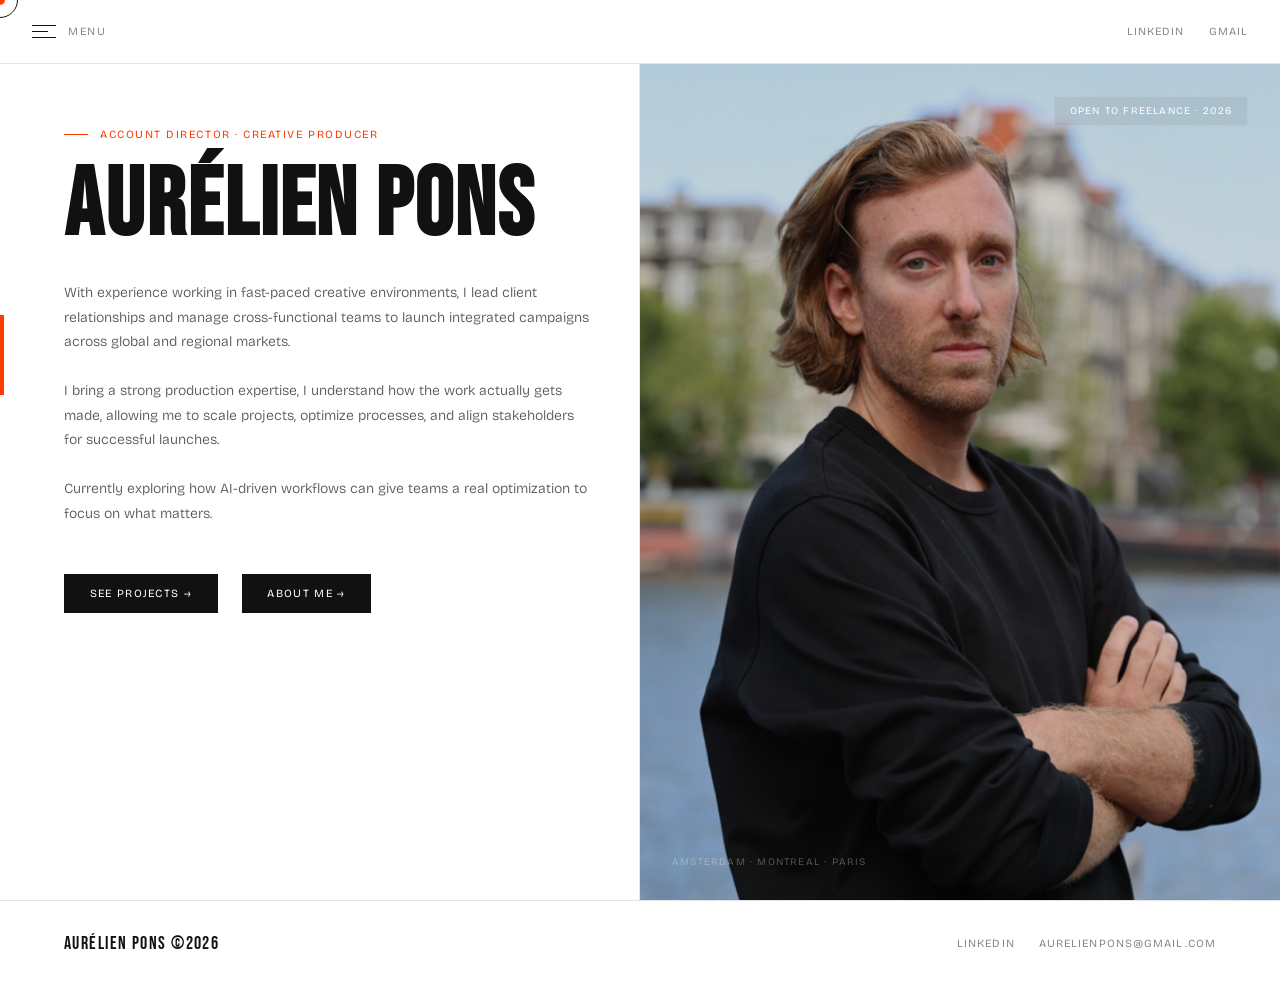
==== index.html @ 719298d7 "Initial Upload" ====
<!DOCTYPE html>
<html lang="en">
<head>
  <meta charset="UTF-8">
  <meta name="viewport" content="width=device-width, initial-scale=1.0">
  <title>Aurélien Pons — Account Director</title>
  <link rel="preconnect" href="https://fonts.googleapis.com">
  <link href="https://fonts.googleapis.com/css2?family=Bebas+Neue&family=Bricolage+Grotesque:opsz,wght@12..96,300;12..96,400;12..96,500;12..96,600&display=swap" rel="stylesheet">
  <link rel="stylesheet" href="style.css">
</head>
<body>

<!-- Custom cursor -->
<div class="cursor" id="cursor"></div>
<div class="cursor-ring" id="cursorRing"></div>

<!-- Sidebar overlay -->
<div class="sidebar-overlay" id="overlay" onclick="closeSidebar()"></div>

<!-- Sidebar -->
<aside class="sidebar" id="sidebar">
  <div>
    <div class="sidebar-logo">AURÉLIEN<br>PONS</div>
    <nav class="sidebar-nav" style="margin-top:2.5rem;">
      <a href="index.html" class="active"><span class="nav-num">01</span>Home</a>
      <a href="about.html"><span class="nav-num">02</span>About</a>
      <a href="projects.html"><span class="nav-num">03</span>Projects</a>
<!--  <a href="projects-yeti.html"><span class="nav-num">04</span>Featured Case</a> -->
    </nav>
  </div>
  <div class="sidebar-bottom">
    <div class="sidebar-links">
      <a class="sidebar-icon-btn" href="https://linkedin.com/in/ponsaurelien" target="_blank" title="LinkedIn">
        <svg viewBox="0 0 24 24"><path d="M16 8a6 6 0 016 6v7h-4v-7a2 2 0 00-2-2 2 2 0 00-2 2v7h-4v-7a6 6 0 016-6z"/><rect x="2" y="9" width="4" height="12"/><circle cx="4" cy="4" r="2"/></svg>
      </a>
      <a class="sidebar-icon-btn" href="mailto:aurelienpons@gmail.com" title="Email">
        <svg viewBox="0 0 24 24"><path d="M4 4h16c1.1 0 2 .9 2 2v12c0 1.1-.9 2-2 2H4c-1.1 0-2-.9-2-2V6c0-1.1.9-2 2-2z"/><polyline points="22,6 12,13 2,6"/></svg>
      </a>
    </div>
<!--  <a class="sidebar-resume-btn" target="_blank" href="dwnld/Aurelien Pons - Client Director.pdf" download>↓ Download Resume</a>
  </div> -->
</aside>

<!-- Topbar -->
<header class="topbar">
  <div class="menu-trigger" id="menuTrigger" onclick="toggleSidebar()">
    <div class="hamburger">
      <span></span><span></span><span></span>
    </div>
    <span class="menu-label">Menu</span>
  </div>

  <div class="topbar-right">
    <a class="topbar-link" href="https://linkedin.com/in/ponsaurelien" target="_blank">LinkedIn</a>
    <a class="topbar-link" href="mailto:aurelienpons@gmail.com">Gmail</a>
<!--<a class="topbar-link accent-link" target="_blank" href="dwnld/Aurelien Pons - Client Director.pdf" download>Resume ↓</a>-->
  </div>
</header>

<!-- ══ PAGE: HOME ══ -->
<main class="page active" id="page-home">
  <div class="home-split">
    <div class="home-left">
      <div class="home-accent-line"></div>
      <div>
        <div class="home-eyebrow">Account Director · Creative Producer</div>
        <h1 class="home-name">AURÉLIEN PONS</h1>
        <p class="home-tagline">With experience working in fast-paced creative environments, I lead client relationships and manage cross-functional teams to launch integrated campaigns across global and regional markets.<br><br>I bring a strong production expertise, I understand how the work actually gets made, allowing me to scale projects, optimize processes, and align stakeholders for successful launches.
<br><br>
Currently exploring how AI-driven workflows can give teams a real optimization to focus on what matters.</p>
        <div class="home-cta-row">
          <a class="btn-primary" href="projects.html" onclick="nav('projects', document.querySelector('.sidebar-nav a:nth-child(3)'))">SEE PROJECTS →</a>
          <a class="btn-primary" href="about.html" onclick="nav('about', document.querySelector('.sidebar-nav a:nth-child(2)'))">ABOUT ME →</a>
<!--      <a class="btn-ghost" href="#" onclick="nav('about', document.querySelector('.sidebar-nav a:nth-child(2)'))">ABOUT ME →</a> -->
        </div>
      </div>
<!--  <div class="home-stats">
        <div>
          <div class="home-stat-num">11+</div>
          <div class="home-stat-label">Years exp.</div>
        </div>
        <div>
          <div class="home-stat-num">€1M+</div>
          <div class="home-stat-label">Budget managed</div>
        </div>
        <div>
          <div class="home-stat-num">5</div>
          <div class="home-stat-label">Regions, EMEA</div>
        </div>
        <div>
          <div class="home-stat-num">30%</div>
          <div class="home-stat-label">Fewer revisions</div>
        </div>
      </div>
-->
    </div>
    <div class="home-right">
      <div class="home-photo-bg"></div>
      <div class="home-big-letter">A</div>

      <!-- Replace the div below with an <img> tag when you have your photo
        <div class="photo-placeholder">
        <div class="photo-circle">AP</div>
        <div style="font-size:11px;color:rgba(255,255,255,0.2);letter-spacing:0.1em;text-transform:uppercase;">Add your photo here</div>
      </div>  -->
      <img class="home-photo" src="img/aurelienpons.png" alt="Aurélien Pons">
      <div class="home-right-tag">Open to freelance · 2026</div>
      <div class="home-photo-caption">Amsterdam · Montreal · Paris</div>
    </div>
  </div>
  <footer class="site-footer">
    <div class="footer-name">AURÉLIEN PONS ©2026</div>
    <div class="footer-links">
      <a class="footer-link" href="https://linkedin.com/in/ponsaurelien" target="_blank">LinkedIn</a>
      <a class="footer-link" href="mailto:aurelienpons@gmail.com">aurelienpons@gmail.com</a>
<!--  <a class="footer-link" target="_blank" href="dwnld/Aurelien Pons - Client Director.pdf" download>↓ Resume</a>-->
    </div>
  </footer>
</main>


<script>
// Cursor
const cursor = document.getElementById('cursor');
const ring = document.getElementById('cursorRing');
let mx = 0, my = 0, rx = 0, ry = 0;
document.addEventListener('mousemove', e => { mx = e.clientX; my = e.clientY; cursor.style.left = mx+'px'; cursor.style.top = my+'px'; });
function animRing() { rx += (mx - rx) * 0.12; ry += (my - ry) * 0.12; ring.style.left = rx+'px'; ring.style.top = ry+'px'; requestAnimationFrame(animRing); }
animRing();

document.querySelectorAll('a, button, .btn-primary, .menu-trigger, .project-row, .detail-back, .btn-ghost').forEach(el => {
  el.addEventListener('mouseenter', () => { cursor.style.width='18px'; cursor.style.height='18px'; ring.style.width='52px'; ring.style.height='52px'; });
  el.addEventListener('mouseleave', () => { cursor.style.width='10px'; cursor.style.height='10px'; ring.style.width='36px'; ring.style.height='36px'; });
});

// Sidebar
function toggleSidebar() {
  const sidebar = document.getElementById('sidebar');
  const overlay = document.getElementById('overlay');
  const trigger = document.getElementById('menuTrigger');
  sidebar.classList.toggle('open');
  overlay.classList.toggle('visible');
  trigger.classList.toggle('active');
}
function closeSidebar() {
  document.getElementById('sidebar').classList.remove('open');
  document.getElementById('overlay').classList.remove('visible');
  document.getElementById('menuTrigger').classList.remove('active');
}

</script>
</body>
</html>
---- style.css ----
*, *::before, *::after { box-sizing: border-box; margin: 0; padding: 0; }

:root {
  --accent: #FF3C00;
  --dark: #0f0f0f;
  --mid: #1a1a1a;
  --ink: #111111;
  --muted: #888;
  --lighter: #bbb;
  --bg: #ffffff;
  --off: #f5f3ef;
  --border: rgba(0,0,0,0.1);
  --sidebar-w: 280px;
  --nav-h: 64px;
  --font-display: 'Bebas Neue', sans-serif;
  --font-body: 'Bricolage Grotesque', sans-serif;
  --ease: cubic-bezier(0.77, 0, 0.175, 1);
}

html { scroll-behavior: smooth; }

body {
  font-family: var(--font-body);
  background: var(--bg);
  color: var(--ink);
  overflow-x: hidden;
  cursor: none;
}

/* ── CUSTOM CURSOR ── */
.cursor {
  position: fixed;
  width: 10px; height: 10px;
  background: var(--accent);
  border-radius: 50%;
  pointer-events: none;
  z-index: 9999;
  transform: translate(-50%,-50%);
  transition: width 0.2s, height 0.2s, opacity 0.2s;
  mix-blend-mode: multiply;
}
.cursor-ring {
  position: fixed;
  width: 36px; height: 36px;
  border: 1px solid var(--ink);
  border-radius: 50%;
  pointer-events: none;
  z-index: 9998;
  transform: translate(-50%,-50%);
  transition: transform 0.12s var(--ease), width 0.3s, height 0.3s;
}
body:hover .cursor { opacity: 1; }

/* ── SIDEBAR ── */
.sidebar {
  position: fixed;
  top: 0; left: 0;
  width: var(--sidebar-w);
  height: 100vh;
  background: var(--dark);
  z-index: 900;
  transform: translateX(calc(-1 * var(--sidebar-w)));
  transition: transform 0.6s var(--ease);
  display: flex;
  flex-direction: column;
  justify-content: space-between;
  padding: 2.5rem 2rem;
}
.sidebar.open { transform: translateX(0); }

.sidebar-overlay {
  position: fixed;
  inset: 0;
  background: rgba(0,0,0,0.4);
  z-index: 850;
  opacity: 0;
  pointer-events: none;
  transition: opacity 0.4s;
  backdrop-filter: blur(2px);
}
.sidebar-overlay.visible { opacity: 1; pointer-events: all; }

.sidebar-logo {
  font-family: var(--font-display);
  font-size: 26px;
  color: #fff;
  letter-spacing: 0.04em;
  line-height: 1;
}
.sidebar-logo span { color: var(--accent); }

.sidebar-nav {
  display: flex;
  flex-direction: column;
  gap: 0.25rem;
}

.sidebar-nav a {
  display: flex;
  align-items: center;
  gap: 1rem;
  font-size: 13px;
  letter-spacing: 0.12em;
  text-transform: uppercase;
  color: #555;
  text-decoration: none;
  padding: 0.85rem 0;
  border-bottom: 0.5px solid rgba(255,255,255,0.05);
  transition: color 0.2s;
  position: relative;
}
.sidebar-nav a .nav-num {
  font-size: 10px;
  color: #333;
  font-family: var(--font-display);
  letter-spacing: 0.05em;
  width: 20px;
}
.sidebar-nav a:hover, .sidebar-nav a.active { color: #fff; }
.sidebar-nav a.active::before {
  content: '';
  position: absolute;
  left: -2rem;
  top: 50%; transform: translateY(-50%);
  width: 3px; height: 20px;
  background: var(--accent);
}

.sidebar-bottom {
  display: flex;
  flex-direction: column;
  gap: 1.5rem;
}
.sidebar-links {
  display: flex;
  gap: 0.75rem;
}
.sidebar-icon-btn {
  width: 36px; height: 36px;
  border: 0.5px solid #333;
  border-radius: 50%;
  display: flex;
  align-items: center;
  justify-content: center;
  cursor: pointer;
  text-decoration: none;
  transition: border-color 0.2s, background 0.2s;
}
.sidebar-icon-btn:hover { border-color: var(--accent); background: rgba(255,60,0,0.1); }
.sidebar-icon-btn svg { width: 14px; height: 14px; stroke: #888; fill: none; stroke-width: 1.5; stroke-linecap: round; stroke-linejoin: round; }
.sidebar-icon-btn:hover svg { stroke: var(--accent); }

.sidebar-resume-btn {
  display: block;
  width: 100%;
  padding: 0.7rem 1rem;
  background: transparent;
  border: 0.5px solid #333;
  color: #555;
  font-family: var(--font-body);
  font-size: 11px;
  letter-spacing: 0.12em;
  text-transform: uppercase;
  text-align: center;
  text-decoration: none;
  cursor: pointer;
  transition: border-color 0.2s, color 0.2s;
}
.sidebar-resume-btn:hover { border-color: var(--accent); color: var(--accent); }

/* ── TOPBAR ── */
.topbar {
  position: fixed;
  top: 0; left: 0; right: 0;
  height: var(--nav-h);
  display: flex;
  align-items: center;
  justify-content: space-between;
  padding: 0 2rem;
  z-index: 800;
  background: rgba(255,255,255,0.92);
  backdrop-filter: blur(12px);
  border-bottom: 0.5px solid var(--border);
  transition: background 0.3s;
}

.menu-trigger {
  display: flex;
  align-items: center;
  gap: 0.75rem;
  cursor: pointer;
  padding: 0.5rem 0;
}
.hamburger {
  display: flex;
  flex-direction: column;
  gap: 5px;
  width: 24px;
}
.hamburger span {
  display: block;
  height: 1px;
  background: var(--ink);
  transition: transform 0.4s var(--ease), opacity 0.3s, width 0.3s;
  transform-origin: left;
}
.hamburger span:nth-child(2) { width: 16px; }
.menu-trigger:hover .hamburger span:nth-child(2) { width: 24px; }
.menu-trigger.active .hamburger span:nth-child(1) { transform: rotate(40deg) translateY(-1px); }
.menu-trigger.active .hamburger span:nth-child(2) { opacity: 0; width: 0; }
.menu-trigger.active .hamburger span:nth-child(3) { transform: rotate(-40deg) translateY(1px); }

.menu-label {
  font-size: 11px;
  letter-spacing: 0.14em;
  text-transform: uppercase;
  color: var(--muted);
}

.topbar-center {
  font-family: var(--font-display);
  font-size: 17px;
  letter-spacing: 0.1em;
  color: var(--ink);
  position: absolute;
  left: 50%;
  transform: translateX(-50%);
}

.topbar-right {
  display: flex;
  align-items: center;
  gap: 1.5rem;
}
.topbar-link {
  font-size: 11px;
  letter-spacing: 0.1em;
  text-transform: uppercase;
  color: var(--muted);
  text-decoration: none;
  transition: color 0.2s;
}
.topbar-link:hover { color: var(--accent); }
.topbar-link.accent-link {
  color: var(--accent);
  border-bottom: 1px solid var(--accent);
  padding-bottom: 1px;
}

/* ── PAGES ── */
.page {
  min-height: 100vh;
  padding-top: var(--nav-h);
  opacity: 0;
  animation: fadeIn 0.6s var(--ease) forwards;
}

@keyframes fadeIn {
  from { opacity: 0; transform: translateY(16px); }
  to { opacity: 1; transform: translateY(0); }
}

/* ── PAGE: HOME ── */
.home-split {
  display: grid;
  grid-template-columns: 1fr 1fr;
  min-height: calc(100vh - var(--nav-h));
}

.home-left {
  padding: 4rem 3rem 4rem 4rem;
  display: flex;
  flex-direction: column;
  justify-content: space-between;
  position: relative;
  border-right: 0.5px solid var(--border);
}

.home-accent-line {
  position: absolute;
  left: 0; top: 30%;
  width: 4px; height: 80px;
  background: var(--accent);
  animation: slideIn 0.8s 0.3s var(--ease) both;
}
@keyframes slideIn {
  from { height: 0; top: 40%; }
  to { height: 80px; top: 30%; }
}

.home-eyebrow {
  display: flex;
  align-items: center;
  gap: 0.75rem;
  font-size: 11px;
  letter-spacing: 0.14em;
  text-transform: uppercase;
  color: var(--accent);
  animation: fadeIn 0.6s 0.1s both;
}
.home-eyebrow::before {
  content: '';
  display: block;
  width: 24px; height: 1px;
  background: var(--accent);
}

.home-name {
  font-family: var(--font-display);
  font-size: clamp(60px, 8vw, 96px);
  line-height: 0.88;
  color: var(--ink);
  letter-spacing: 0.02em;
  margin-top: 1.5rem;
  animation: fadeIn 0.7s 0.2s both;
}
.home-name .accent { color: var(--accent); }

.home-tagline {
  font-size: 14px;
  color: #555;
  line-height: 1.75;
  max-width: 540px;
  margin-top: 2rem;
  font-weight: 300;
  animation: fadeIn 0.7s 0.35s both;
}

.home-cta-row {
  display: flex;
  align-items: center;
  gap: 1.5rem;
  margin-top: 3rem;
  animation: fadeIn 0.7s 0.45s both;
}
.btn-primary {
  background: var(--ink);
  color: #fff;
  font-family: var(--font-body);
  font-size: 11px;
  letter-spacing: 0.12em;
  text-transform: uppercase;
  padding: 0.8rem 1.6rem;
  border: none;
  cursor: pointer;
  text-decoration: none;
  display: inline-block;
  transition: background 0.2s;
}
.btn-primary:hover { background: var(--accent); }
.btn-ghost {
  font-size: 12px;
  color: var(--accent);
  text-decoration: underline;
  text-underline-offset: 4px;
  cursor: pointer;
  transition: opacity 0.2s;
}
.btn-ghost:hover { opacity: 0.7; }

.home-stats {
  display: flex;
  gap: 2.5rem;
  padding-top: 2.5rem;
  border-top: 0.5px solid var(--border);
  animation: fadeIn 0.7s 0.55s both;
}
.home-stat-num {
  font-family: var(--font-display);
  font-size: 36px;
  color: var(--ink);
  line-height: 1;
}
.home-stat-label {
  font-size: 11px;
  color: var(--muted);
  text-transform: uppercase;
  letter-spacing: 0.1em;
  margin-top: 0.3rem;
}

/* right photo side */
.home-right {
  position: relative;
  background: var(--dark);
  overflow: hidden;
  display: flex;
  align-items: center;
  justify-content: center;
  min-height: 500px;
}

.home-photo-bg {
  position: absolute;
  inset: 0;
  background: 
    radial-gradient(ellipse at 60% 40%, rgba(255,60,0,0.08) 0%, transparent 60%),
    var(--dark);
}

.home-big-letter {
  font-family: var(--font-display);
  font-size: 320px;
  color: rgba(255,255,255,0.03);
  position: absolute;
  bottom: -30px; right: -20px;
  line-height: 1;
  user-select: none;
  pointer-events: none;
}

.photo-placeholder {
  position: relative;
  z-index: 2;
  display: flex;
  flex-direction: column;
  align-items: center;
  gap: 1rem;
  text-align: center;
}
.photo-circle {
  width: 180px; height: 180px;
  border-radius: 50%;
  border: 1px solid rgba(255,255,255,0.1);
  display: flex;
  align-items: center;
  justify-content: center;
  font-family: var(--font-display);
  font-size: 52px;
  color: rgba(255,255,255,0.15);
  letter-spacing: 0.05em;
}

/* real photo styling */
.home-photo {
  position: absolute;
  inset: 0;
  width: 100%;
  height: 100%;
  object-fit: cover;
  object-position: center top;
  z-index: 1;
  opacity: 0.85;
  pointer-events: none;
  -webkit-touch-callout: none;
}

.home-photo-caption {
  position: absolute;
  bottom: 2rem;
  left: 2rem;
  z-index: 3;
  font-size: 10px;
  letter-spacing: 0.12em;
  text-transform: uppercase;
  color: rgba(255,255,255,0.3);
  animation: fadeIn 0.7s 0.6s both;
}

.home-right-tag {
  position: absolute;
  top: 2rem; right: 2rem;
  z-index: 3;
  background: rgba(0,0,0,0.06);
  border: 0.5px solid rgba(255,255,255,0.12);
  padding: 0.5rem 0.9rem;
  font-size: 10px;
  letter-spacing: 0.12em;
  text-transform: uppercase;
  color: rgba(255,255,255,1);
  animation: fadeIn 0.7s 0.5s both;
}

/* ── PAGE: ABOUT ── */
.about-wrap {
  max-width: 1100px;
  margin: 0 auto;
  padding: 5rem 3rem;
  display: grid;
  grid-template-columns: 1fr 1.2fr;
  gap: 6rem;
  align-items: start;
}

.about-sticky {
  position: sticky;
  top: calc(var(--nav-h) + 2rem);
}

.section-eyebrow {
  font-size: 10px;
  letter-spacing: 0.16em;
  text-transform: uppercase;
  color: var(--accent);
  margin-bottom: 1.5rem;
  display: flex;
  align-items: center;
  gap: 0.75rem;
}
.section-eyebrow::before {
  content: '';
  display: block;
  width: 20px; height: 1px;
  background: var(--accent);
}

.about-title {
  font-family: var(--font-display);
  font-size: 68px;
  line-height: 0.88;
  color: var(--ink);
  letter-spacing: 0.02em;
}

.about-role-tag {
  margin-top: 2rem;
  display: inline-block;
  background: var(--ink);
  color: #fff;
  font-size: 11px;
  letter-spacing: 0.1em;
  text-transform: uppercase;
  padding: 0.4rem 0.9rem;
}

.about-competency-list {
  margin-top: 2.5rem;
  display: flex;
  flex-direction: column;
  gap: 0.5rem;
}
.about-comp-item {
  font-size: 12px;
  letter-spacing: 0.08em;
  text-transform: uppercase;
  color: var(--muted);
  padding: 0.6rem 0;
  border-bottom: 0.5px solid var(--border);
  display: flex;
  align-items: center;
  gap: 0.75rem;
}
.about-comp-item::before {
  content: '';
  display: block;
  width: 6px; height: 6px;
  border-radius: 50%;
  background: var(--accent);
  flex-shrink: 0;
}

.about-body {}

.about-bio {
  font-size: 16px;
  line-height: 1.8;
  color: #333;
  font-weight: 300;
}
.about-bio p + p { margin-top: 1.25rem; }
.about-bio strong { font-weight: 500; color: var(--ink); }

.about-section-title {
  font-family: var(--font-display);
  font-size: 28px;
  color: var(--ink);
  letter-spacing: 0.05em;
  margin: 3rem 0 1.5rem;
  padding-top: 2rem;
  border-top: 0.5px solid var(--border);
}

.exp-item {
  padding: 1.75rem 0;
  border-bottom: 0.5px solid var(--border);
}
.exp-header {
  display: flex;
  justify-content: space-between;
  align-items: flex-start;
  gap: 1rem;
  margin-bottom: 0.5rem;
}
.exp-role {
  font-size: 15px;
  font-weight: 500;
  color: var(--ink);
}
.exp-company {
  color: var(--accent);
  font-size: 15px;
}
.exp-period {
  font-size: 11px;
  color: var(--muted);
  letter-spacing: 0.08em;
  white-space: nowrap;
  margin-top: 0.2rem;
}
.exp-location {
  font-size: 11px;
  color: var(--lighter);
  text-transform: uppercase;
  letter-spacing: 0.1em;
  margin-bottom: 0.75rem;
}
.exp-highlights {
  display: flex;
  flex-direction: column;
  gap: 0.4rem;
}
.exp-highlight {
  font-size: 13px;
  color: #555;
  line-height: 1.6;
  display: flex;
  gap: 0.5rem;
}
.exp-highlight::before {
  content: '→';
  color: var(--accent);
  flex-shrink: 0;
  font-size: 11px;
  margin-top: 2px;
}

/* ── PAGE: PROJECTS ── */
.projects-header {
  padding: 4rem 4rem 2rem;
  border-bottom: 0.5px solid var(--border);
  display: flex;
  justify-content: space-between;
  align-items: flex-end;
}
.projects-title {
  font-family: var(--font-display);
  font-size: 80px;
  line-height: 0.88;
  letter-spacing: 0.02em;
}
.projects-count {
  font-size: 12px;
  color: var(--muted);
  letter-spacing: 0.1em;
  text-transform: uppercase;
}

.projects-list {
  padding: 0 4rem;
}

.project-row {
  display: grid;
  grid-template-columns: 60px 1fr 160px 160px 80px;
  align-items: center;
  gap: 2rem;
  padding: 2rem 0;
  border-bottom: 0.5px solid var(--border);
  cursor: pointer;
  transition: background 0.15s;
  position: relative;
}
.project-row:hover { background: var(--off); margin: 0 -4rem; padding-left: 4rem; padding-right: 4rem; }

.proj-num {
  font-family: var(--font-display);
  font-size: 20px;
  color: rgba(0,0,0,0.12);
  letter-spacing: 0.05em;
}

.proj-info {}
.proj-name {
  font-family: var(--font-display);
  font-size: 28px;
  letter-spacing: 0.03em;
  color: var(--ink);
  line-height: 1;
  margin-bottom: 0.4rem;
}
.proj-client {
  font-size: 12px;
  color: var(--muted);
  letter-spacing: 0.08em;
  text-transform: uppercase;
}

.proj-tags {
  display: flex;
  flex-wrap: wrap;
  gap: 0.4rem;
}
.proj-tag {
  font-size: 10px;
  letter-spacing: 0.08em;
  text-transform: uppercase;
  padding: 0.25rem 0.6rem;
  border: 0.5px solid var(--border);
  color: var(--muted);
}

.proj-year {
  font-size: 12px;
  color: var(--muted);
  letter-spacing: 0.08em;
}

.proj-arrow {
  width: 36px; height: 36px;
  border: 0.5px solid var(--border);
  display: flex;
  align-items: center;
  justify-content: center;
  transition: background 0.2s, border-color 0.2s;
}
.project-row:hover .proj-arrow {
  background: var(--accent);
  border-color: var(--accent);
}
.proj-arrow svg {
  width: 14px; height: 14px;
  stroke: var(--ink);
  fill: none;
  stroke-width: 1.5;
  stroke-linecap: round;
  transition: stroke 0.2s;
}
.project-row:hover .proj-arrow svg { stroke: #fff; }

/* ── PAGE: PROJECT DETAIL ── */
.detail-hero {
  background: var(--dark);
  padding: 5rem 4rem 4rem;
  position: relative;
  overflow: hidden;
}
.detail-hero-bg-letter {
  font-family: var(--font-display);
  font-size: 400px;
  color: rgba(255,255,255,0.03);
  position: absolute;
  bottom: -80px; right: -20px;
  line-height: 1;
  pointer-events: none;
}
.detail-back {
  font-size: 11px;
  letter-spacing: 0.12em;
  text-transform: uppercase;
  color: rgba(255,255,255,0.3);
  cursor: pointer;
  display: inline-flex;
  align-items: center;
  gap: 0.5rem;
  margin-bottom: 3rem;
  transition: color 0.2s;
}
.detail-back:hover { color: var(--accent); }
.detail-back svg { width: 12px; height: 12px; stroke: currentColor; fill: none; stroke-width: 1.5; stroke-linecap: round; }

.detail-eyebrow {
  font-size: 11px;
  letter-spacing: 0.14em;
  text-transform: uppercase;
  color: var(--accent);
  margin-bottom: 1rem;
}
.detail-title {
  font-family: var(--font-display);
  font-size: clamp(56px, 7vw, 96px);
  line-height: 0.88;
  color: #fff;
  letter-spacing: 0.02em;
  max-width: 700px;
}
.detail-meta {
  display: flex;
  gap: 3rem;
  margin-top: 3rem;
  padding-top: 2rem;
  border-top: 0.5px solid rgba(255,255,255,0.08);
}
.detail-meta-item {}
.detail-meta-label {
  font-size: 10px;
  letter-spacing: 0.14em;
  text-transform: uppercase;
  color: rgba(255,255,255,0.3);
  margin-bottom: 0.4rem;
}
.detail-meta-value {
  font-size: 14px;
  color: rgba(255,255,255,0.8);
  font-weight: 300;
}

.detail-body {
  display: grid;
  grid-template-columns: 1fr 340px;
  gap: 0;
  max-width: 1200px;
  margin: 0 auto;
  padding: 5rem 4rem;
}

.detail-content {}
.detail-section-label {
  font-size: 10px;
  letter-spacing: 0.16em;
  text-transform: uppercase;
  color: var(--accent);
  margin-bottom: 1rem;
}
.detail-section-title {
  font-family: var(--font-display);
  font-size: 32px;
  letter-spacing: 0.04em;
  color: var(--ink);
  margin-bottom: 1.25rem;
}
.detail-text {
  font-size: 15px;
  line-height: 1.85;
  color: #444;
  font-weight: 300;
}
.detail-text p + p { margin-top: 1rem; }

.detail-image-block {
  margin: 3rem 0;
  position: relative;
}
.detail-image-placeholder {
  background: var(--off);
  border: 0.5px solid var(--border);
  height: 320px;
  display: flex;
  align-items: center;
  justify-content: center;
  position: relative;
  overflow: hidden;
}
.detail-image-placeholder .img-label {
  font-size: 11px;
  letter-spacing: 0.1em;
  text-transform: uppercase;
  color: var(--muted);
}
.detail-image-placeholder .img-overlay-num {
  font-family: var(--font-display);
  font-size: 120px;
  color: rgba(0,0,0,0.04);
  position: absolute;
  bottom: -10px; right: 10px;
  line-height: 1;
}
.detail-image-caption {
  font-size: 11px;
  color: var(--muted);
  margin-top: 0.75rem;
  letter-spacing: 0.06em;
}

.detail-sidebar {
  padding-left: 3rem;
  border-left: 0.5px solid var(--border);
  position: sticky;
  top: calc(var(--nav-h) + 2rem);
  align-self: start;
}

.detail-stat-block {
  padding: 1.5rem 0;
  border-bottom: 0.5px solid var(--border);
}
.detail-stat-block:first-child { padding-top: 0; }
.detail-stat-num {
  font-family: var(--font-display);
  font-size: 48px;
  color: var(--ink);
  line-height: 1;
}
.detail-stat-num .accent { color: var(--accent); }
.detail-stat-label {
  font-size: 11px;
  letter-spacing: 0.1em;
  text-transform: uppercase;
  color: var(--muted);
  margin-top: 0.25rem;
}
.detail-stat-desc {
  font-size: 12px;
  color: #777;
  line-height: 1.5;
  margin-top: 0.5rem;
}

.detail-tags-section {
  margin-top: 2rem;
}
.detail-tags {
  display: flex;
  flex-wrap: wrap;
  gap: 0.5rem;
  margin-top: 0.75rem;
}
.detail-tag {
  font-size: 10px;
  letter-spacing: 0.08em;
  text-transform: uppercase;
  padding: 0.35rem 0.7rem;
  border: 0.5px solid var(--border);
  color: var(--muted);
}
.detail-tag.accent-tag {
  border-color: var(--accent);
  color: var(--accent);
}

/* ── FOOTER ── */
.site-footer {
  border-top: 0.5px solid var(--border);
  padding: 2rem 4rem;
  display: flex;
  justify-content: space-between;
  align-items: center;
}
.footer-name {
  font-family: var(--font-display);
  font-size: 18px;
  letter-spacing: 0.08em;
  color: var(--ink);
}
.footer-links {
  display: flex;
  gap: 1.5rem;
  align-items: center;
}
.footer-link {
  font-size: 11px;
  letter-spacing: 0.1em;
  text-transform: uppercase;
  color: var(--muted);
  text-decoration: none;
  transition: color 0.2s;
}
.footer-link:hover { color: var(--accent); }

/* ── ANIMATIONS ── */
@keyframes accentPulse {
  0%,100% { opacity: 1; }
  50% { opacity: 0.5; }
}

.page-transition-enter {
  animation: fadeIn 0.5s var(--ease) forwards;
}

/* scrollbar */
::-webkit-scrollbar { width: 4px; }
::-webkit-scrollbar-track { background: transparent; }
::-webkit-scrollbar-thumb { background: var(--border); }
::-webkit-scrollbar-thumb:hover { background: var(--accent); }
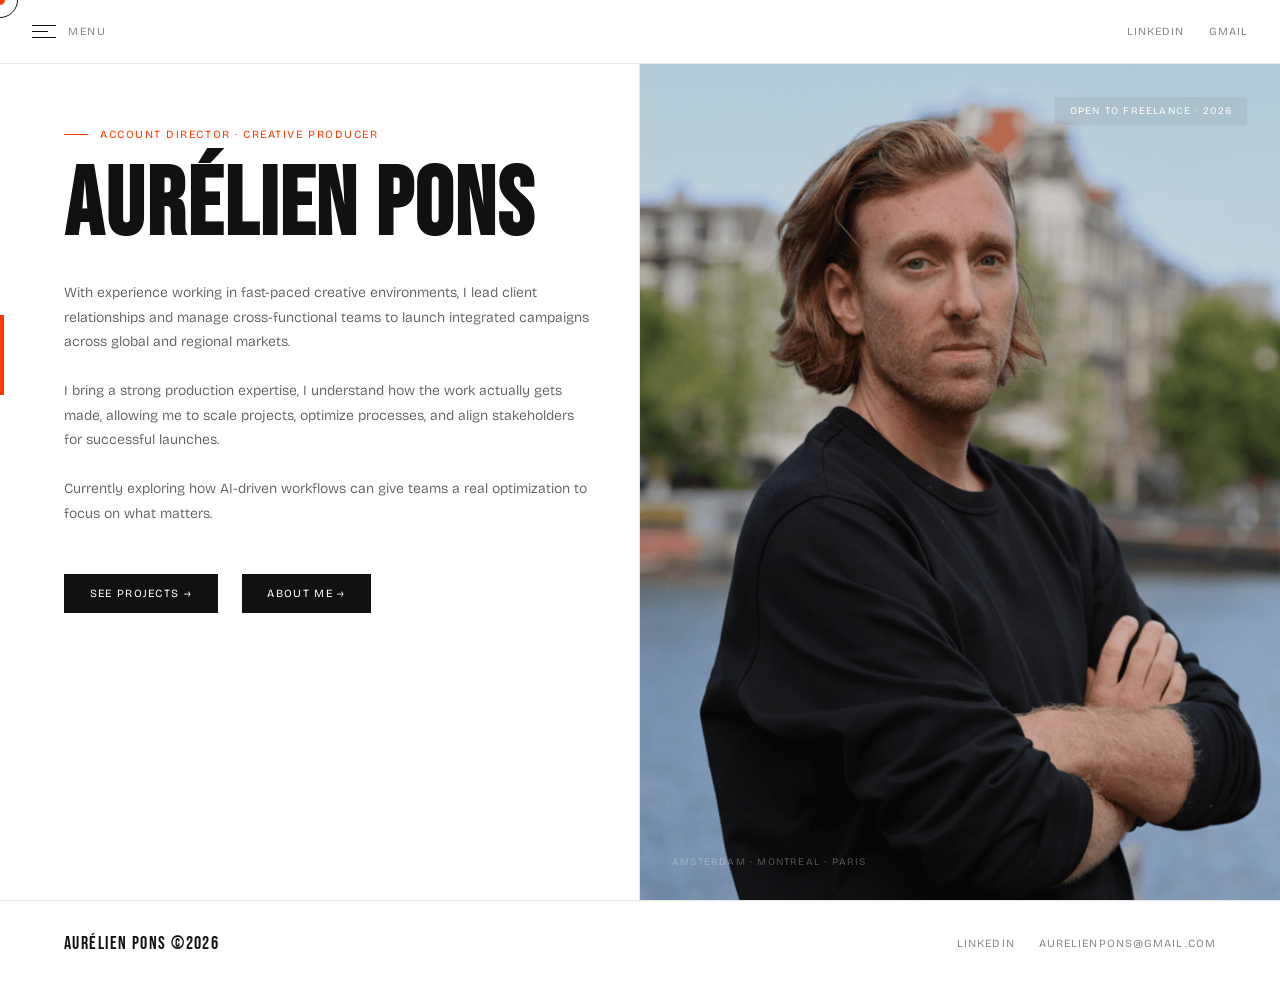
==== commit bce64c2a: "fav icon - Adding fav icon on every pages" ====
--- a/index.html
+++ b/index.html
@@ -4,6 +4,7 @@
   <meta charset="UTF-8">
   <meta name="viewport" content="width=device-width, initial-scale=1.0">
   <title>Aurélien Pons — Account Director</title>
+  <link rel="icon" type="image/png" href="favicon.png">
   <link rel="preconnect" href="https://fonts.googleapis.com">
   <link href="https://fonts.googleapis.com/css2?family=Bebas+Neue&family=Bricolage+Grotesque:opsz,wght@12..96,300;12..96,400;12..96,500;12..96,600&display=swap" rel="stylesheet">
   <link rel="stylesheet" href="style.css">
--- a/style.css
+++ b/style.css
@@ -649,6 +649,12 @@
   padding: 0 4rem;
 }
 
+a.project-row {
+  display: grid;
+  text-decoration: none;
+  color: inherit;
+}
+
 .project-row {
   display: grid;
   grid-template-columns: 60px 1fr 160px 160px 80px;
@@ -751,10 +757,14 @@
   cursor: pointer;
   display: inline-flex;
   align-items: center;
+  text-decoration: none;
   gap: 0.5rem;
   margin-bottom: 3rem;
   transition: color 0.2s;
-}
+
+}
+
+
 .detail-back:hover { color: var(--accent); }
 .detail-back svg { width: 12px; height: 12px; stroke: currentColor; fill: none; stroke-width: 1.5; stroke-linecap: round; }
 
@@ -960,4 +970,17 @@
 ::-webkit-scrollbar { width: 4px; }
 ::-webkit-scrollbar-track { background: transparent; }
 ::-webkit-scrollbar-thumb { background: var(--border); }
-::-webkit-scrollbar-thumb:hover { background: var(--accent); }+::-webkit-scrollbar-thumb:hover { background: var(--accent); }
+
+
+.body-link {
+  color: inherit;
+  text-decoration: underline;
+  text-decoration-color: var(--border);
+  text-underline-offset: 3px;
+  transition: color 0.2s;
+}
+
+.body-link:hover {
+  color: var(--accent);
+}
